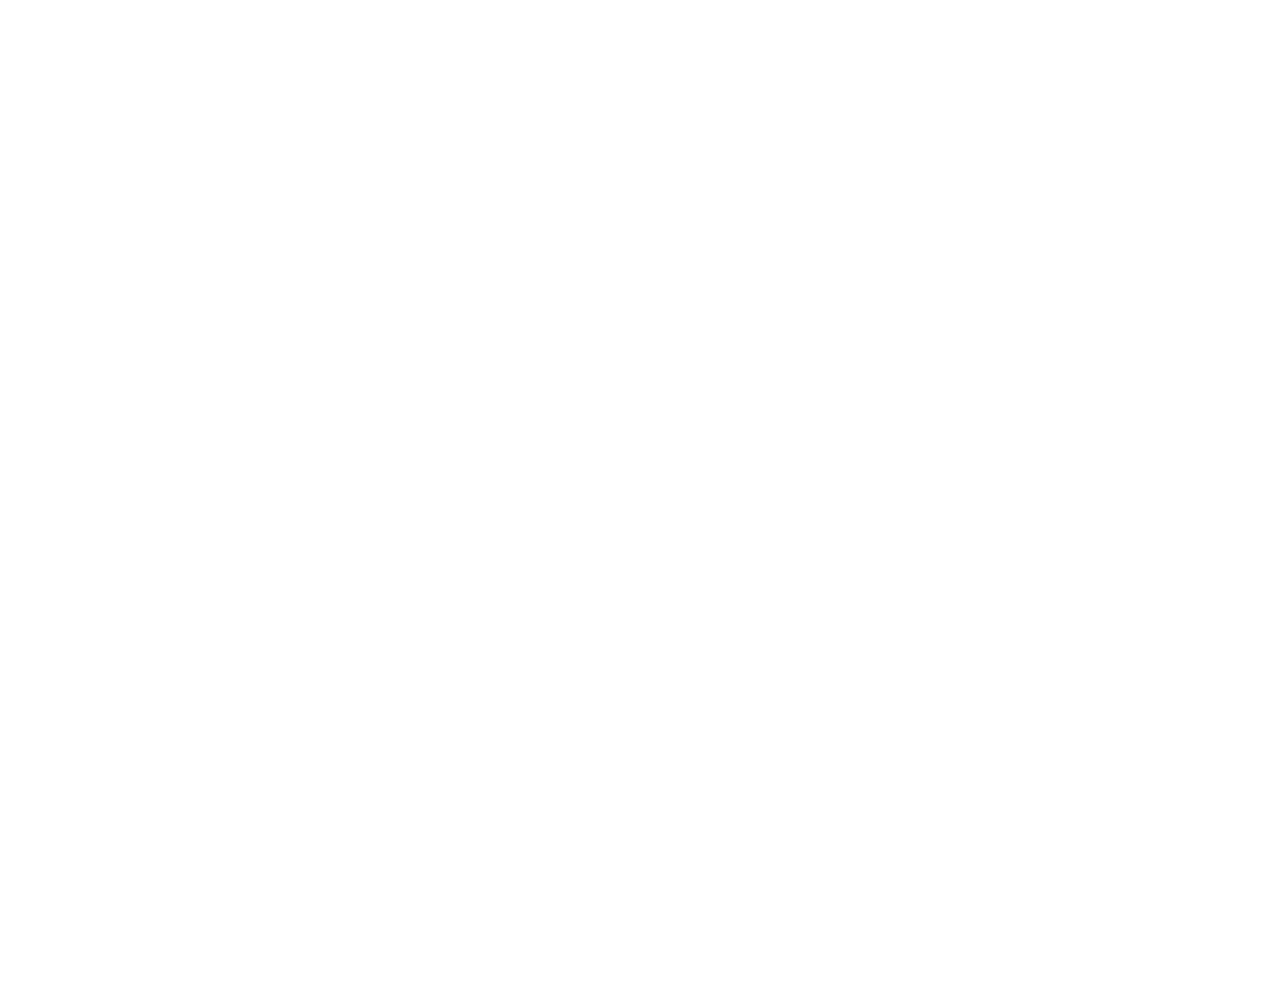
==== index.html @ d67c3abb "Add files via upload" ====
<!DOCTYPE html>
<html lang="en">

<head>
    <meta charset="UTF-8">
    <meta http-equiv="X-UA-Compatible" content="IE=edge,chrome=1">
    <meta name="renderer" content="webkit">
    <meta name="viewport" content="width=device-width,initial-scale=1.0,user-scalable=no">

    <script type="text/javascript" src="js/rem.js"></script>
    <link rel="stylesheet" href="css/style.css">
    <title>招投标数据分析可视化平台</title>
</head>

<body style="visibility: hidden;" link="white" alink="white" vlink="white">
    <div class="container-flex" tabindex="0" hidefocus="true">
        <div class="box-left">
            <div class="left-top">
                <div class="current-num">
                    <div>成交总量</div>
                    <p>153.89亿元</p>
                </div>
            </div>
            <div class="left-center">
                <div class="title-box">
                    <h6>各领域占比分析</h6>
                </div>
                <div class="chart-box pie-chart" style="">
                    <div id="pie_xingzhi" style="width:100%;"></div>
                    
                </div>
            </div>
            <div class="left-bottom" class="select">
                <div class="title-box">
                    <h6><a href="biaoge.html">前15名招标单位详细信息</a></h6>
                </div>
                <div class="chart-box">
<!--                    <table class="table3">-->
<!--                        <thead>-->
<!--                            <tr>-->
<!--                            </tr>-->
<!--                        </thead>-->
<!--                    </table>-->
<!--                    <img src="images/qian_15_company.png" alt="">-->
                    <table class="table3" style="font-size:1px;">
                    <thead>
                        <tr>
                            <th>招标单位</th>
                            <th>同比</th>
                            <th>重复中标单位</th>
                            <th>2021采购方式</th>
                            <th>……</th>
                        </tr>
                    </thead>
                    <tbody id="tList">
<!--<tr><td colspan="4"><p style="width:9.6rem;">暂无数据</p></td></tr>-->

                    <tr>
                       <td rowspan="3">山东科技大学</td>
                       <td rowspan="3">78.74%</td>
                       <td>青岛金港普纳建筑工程有限公司</td>
                       <td>竞争性磋商</td>
                       <td>……</td>
                    </tr>
                    <tr>
                       <td>青岛鲁芯仪器有限公司</td>
                       <td>竞争性磋商</td>
                       <td>……</td>
                    </tr>
                   <tr>
                       <td>青岛蓝海宏图建筑装饰有限公司</td>
                       <td>竞争性磋商</td>
                       <td>……</td>
                   </tr>
                    <tr>
                       <td rowspan="3">青岛大学</td>
                       <td rowspan="3">45.75%</td>
                       <td>青岛新文电子音像有限公司</td>
                       <td>公开招标</td>
                       <td>……</td>
                    </tr>
                    <tr>
                       <td>青岛鲁芯仪器有限公司</td>
                       <td>公开招标</td>
                       <td>……</td>
                    </tr>
                    <tr>
                       <td>……</td>
                       <td>……</td>
                       <td>……</td>
                    </tr>


                    </tbody>
                </table>

                </div>
            </div>
        </div>
        <div class="box-center">
            <div class="center-top">
                <h1>招投标数据分析可视化平台</h1>
            </div>
            <div class="center-center">
                <div class="weather-box">
                    <div class="data">
                        <p class="time" id="time">00:00:00</p>
                        <p id="date"></p>
                    </div>
                    <div class="weather">
                        <img id="weatherImg" src="images/weather/weather_img01.png" alt="">
                        <div id="weather">
                            <p class="active">多云</p>
                            <p>-1-12℃</p>
                            <p>曲阜市</p>
                        </div>
                    </div>
                </div>
                <img src="images/line_bg.png" alt="">
                <div class="select-box" style="height: 0.3rem;">
                    
                    <div data-type="2">
                        <div class="select" tabindex="0" hidefocus="true" >
                           <p style="color:#FFFF00;font-weight:bold;font-size:16px;">NO.1济南:74.85亿元</p>
                           <p style="color:#7FFF00;font-weight:bold;font-size:16px;">NO.2青岛:13.58亿元</p>
                           <p style="color:#7FFFD4;font-weight:bold;font-size:16px;">NO.3潍坊: 4.39亿元</p>
                        </div>
                        
                    </div>
                </div>
            </div>
            <div class="center-bottom">
                <div class="chart-box">
                    <div id="china_map" style="width:100%;height:95%;"></div>
                </div>
                
            </div>

        </div>
        <div class="box-right">
            <div class="right-top">
                <div class="title-box">
                    <h6 id="barTitle">采购方式数量占比分析</h6>
                    
                </div>
                <p class="unit">单位：件</p>
                <div class="chart-box">
                    <div id="pie_caigoufs" style="width:100%;height:100%;"></div>
                </div>
                
            </div>
            <div class="right-center">
                <div class="title-box">
                    <h6>山东省各月成交数量分析（万件）</h6>
                </div>
                <div class="chart-box pie-chart">
                    <div class='center-center'id="chengjiaoliang_data"style="width:90%;height:120px;margin-left:10px;"></div>
                </div>
            </div>
            
            
            <div class="right-bottom">
                <div class="title-box">
                	<p id="switchBtn"><span class="active" data-dataType="income">招投标各月成交金额走势分析（亿元）</span></p>
                    
                </div>
                <div id="zoushi" style="width:90%;height:160px;margin-left:10px;"></div>
                
            </div>
        </div>
    </div>
    
</body>
<script type="text/javascript" src="js/jquery-3.3.1.min.js"></script>
<script type="text/javascript" src="js/layer/layer.min.js"></script>
<script type="text/javascript" src="js/layer/laydate/laydate.js"></script>
<script type="text/javascript" src="js/echarts.min.js"></script>
<script type="text/javascript" src="js/china.js"></script>
<script type="text/javascript" src="js/infographic.js"></script>
<script type="text/javascript" src="js/macarons.js"></script>
<script type="text/javascript" src="js/shine.js"></script>
<script type="text/javascript" src="js/base.js"></script>

<script type="text/javascript">
    $('document').ready(function () {
        $("body").css('visibility', 'visible');
        var localData = [$('#teacher').val(), $('#start').val() + '/' + $('#end').val(), $('#leader').val()]
        localStorage.setItem("data", localData);
        
    })
</script>



</html>
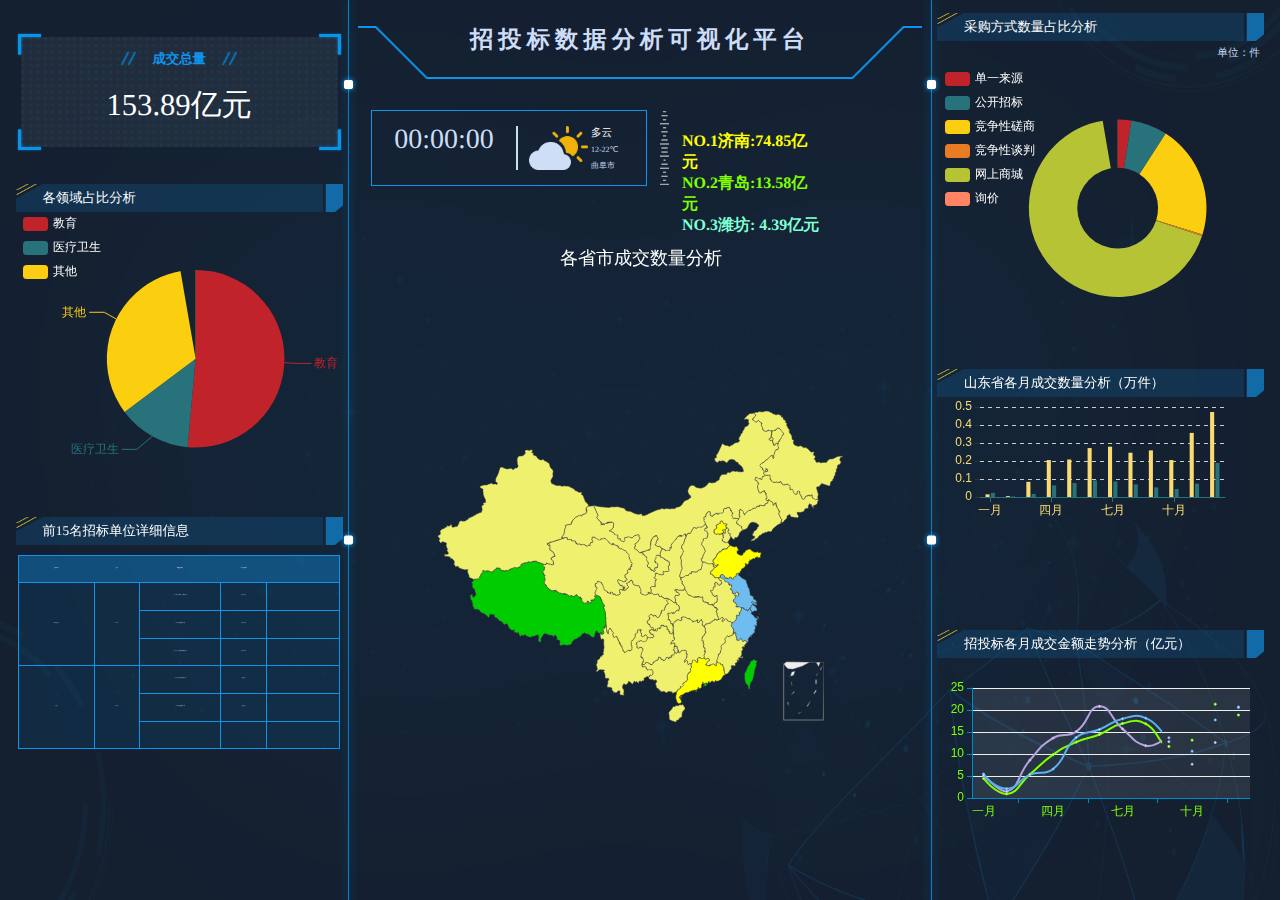
==== commit 7a43b0f7: "Update index.html" ====
--- a/index.html
+++ b/index.html
@@ -111,7 +111,7 @@
                         <img id="weatherImg" src="images/weather/weather_img01.png" alt="">
                         <div id="weather">
                             <p class="active">多云</p>
-                            <p>-1-12℃</p>
+                            <p>12-22℃</p>
                             <p>曲阜市</p>
                         </div>
                     </div>
@@ -192,4 +192,4 @@
 
 
 
-</html>+</html>
--- a/css/style.css
+++ b/css/style.css
@@ -0,0 +1,1539 @@
+/** 初始化 **/
+
+html,
+body {
+    width: 100%;
+    height: 100%;
+}
+
+body,
+div,
+dl,
+dt,
+dd,
+ul,
+ol,
+li,
+h1,
+h2,
+h3,
+h4,
+h5,
+h6,
+input,
+button,
+textarea,
+p,
+blockquote,
+th,
+td,
+form,
+pre {
+    margin: 0;
+    padding: 0;
+    -webkit-tap-highlight-color: rgba(0, 0, 0, 0);
+    color: #333;
+}
+
+body {
+    -webkit-font-feature-settings: 'kern' 1;
+    -moz-font-feature-settings: 'kern' 1;
+    -o-font-feature-settings: 'kern' 1;
+    text-rendering: geometricPrecision;
+    font-family: "Microsoft YaHei";
+}
+
+a:active,
+a:hover {
+    outline: 0
+}
+
+img {
+    display: inline-block;
+    border: none;
+    vertical-align: middle;
+}
+
+li {
+    list-style: none;
+}
+
+table {
+    border-collapse: collapse;
+    border-spacing: 0;
+}
+
+td
+{
+ white-space: nowrap;
+}
+
+h1,
+h2,
+h3 {
+    font-size: 14px;
+    font-weight: 400;
+}
+
+h4,
+h5,
+h6 {
+    font-size: 100%;
+    font-weight: 400;
+}
+
+button,
+input,
+select,
+textarea {
+    font-size: 100%;
+}
+
+input,
+button,
+textarea,
+select,
+optgroup,
+option {
+    font-family: inherit;
+    font-size: inherit;
+    font-style: inherit;
+    font-weight: inherit;
+    outline: 0;
+}
+
+pre {
+    white-space: pre-wrap;
+    white-space: -moz-pre-wrap;
+    white-space: -pre-wrap;
+    white-space: -o-pre-wrap;
+    word-wrap: break-word;
+}
+
+
+a{
+		text-decoration:none;
+}
+
+/** 滚动条 **/
+
+::-webkit-scrollbar {
+    width: 5px;
+    height: 10px;
+}
+
+::-webkit-scrollbar-button:vertical {
+    display: none;
+}
+
+::-webkit-scrollbar-track,
+::-webkit-scrollbar-corner {
+    background-color: rgba(14, 148, 234, 0.2);
+}
+
+::-webkit-scrollbar-thumb {
+    border-radius: 0;
+    background-color: rgba(0, 0, 0, .3);
+}
+
+::-webkit-scrollbar-thumb:vertical:hover {
+    background-color: rgba(0, 0, 0, .35);
+}
+
+::-webkit-scrollbar-thumb:vertical:active {
+    background-color: rgba(0, 0, 0, .38);
+}
+
+
+/*下拉框*/
+
+.select {
+    width: 2.1rem;
+    height: 0.8rem;
+    position: relative;
+    font-size: 0.18rem;
+    color: #cdddf7;
+    outline: none;
+}
+.select p{}
+.select-div {
+    box-sizing: border-box;
+    width: 1.6rem;
+    height: 0.4rem;
+    line-height: 0.4rem;
+    border: 1px solid #0E94EA;
+    background: url(../images/arrow.png) 95% center no-repeat;
+    padding-left: 10px;
+    cursor: default;
+    position: absolute;
+    top: 0;
+    left: 0;
+    color: #cdddf7;
+}
+
+.select-ul {
+    position: absolute;
+    width: 1.6rem;
+    top: 0.5rem;
+    left: 0;
+    z-index: 10;
+    display: none;
+}
+
+.select-ul.company {
+    height: 1.2rem;
+    overflow-y: auto;
+}
+
+.select-ul>li {
+    height: 0.4rem;
+    line-height: 0.4rem;
+    padding-left: 10px;
+    box-sizing: border-box;
+    background-color: rgba(14, 148, 234, 0.2);
+    cursor: default;
+    color: #cdddf7;
+}
+
+.select-ul>li.active,
+.select-ul>li:hover {
+    color: white;
+    background: #0e94eb;
+}
+
+.select-ul>li {
+    width: 1.6rem;
+}
+
+.data-box {
+    width: 4.9rem;
+    position: absolute;
+    margin: auto;
+    top: 0.42rem;
+    bottom: 0;
+    left: 0;
+    right: 0;
+}
+
+.chart-box {
+    position: absolute;
+    top: 0.42rem;
+    bottom: 0;
+    width: 90%;
+    margin: auto;
+    left: 0;
+    right: 0;
+    height: auto;
+}
+
+.container-flex {
+    width: 100%;
+    height: 100%;
+    background: url(../images/index_bg.png) left top no-repeat;
+    background-size: 100% 100%;
+    display: flex;
+    flex-flow: row nowrap;
+    justify-content: center;
+    outline: none;
+}
+
+.box-left {
+    width: 28%;
+    height: 100%;
+    background: url(../images/line_img.png) top right repeat-y;
+}
+
+.left-top {
+    width: 100%;
+    height: 20.4%;
+    position: relative;
+}
+
+.left-top>.current-num {
+    width: 4.9rem;
+    height: 1.8rem;
+    position: absolute;
+    margin: auto;
+    top: 0;
+    left: 0;
+    bottom: 0;
+    right: 0;
+    background: url(../images/border_bg01.png) top left no-repeat;
+    background-size: 100% 100%;
+}
+
+.current-num>div {
+    width: 100%;
+    height: 0.8rem;
+    line-height: 0.8rem;
+    text-align: center;
+    background: url(../images/title_bg01.png) center center no-repeat;
+    font-size: 0.2rem;
+    color: #0e94ea;
+    background-size: 1.8rem 0.25rem;
+    font-weight: 900;
+}
+
+.current-num>p {
+    font-size: 0.46rem;
+    text-align: center;
+    color: white;
+}
+
+.left-center {
+    width: 100%;
+    height: 37%;
+    position: relative;
+}
+
+.pie-chart>div {
+    float: left;
+    width: 50%;
+    height: 100%;
+    position: relative;
+}
+
+.pie-data {
+    height: 2.25rem;
+    position: absolute;
+    margin: auto;
+    top: 0;
+    left: 0;
+    width: 100%;
+    bottom: 0;
+    display: flex;
+    align-items: center;
+    flex-flow: row wrap;
+    overflow-y: auto;
+    padding-right: 5px;
+}
+
+.pie-data p {
+    width: 100%;
+    height: 0.45rem;
+    line-height: 0.45rem;
+    font-size: 0.2rem;
+    color: #cdddf7;
+    display: flex;
+    flex-flow: row nowrap;
+    justify-content: space-around;
+    cursor: default;
+}
+
+.pie-data p>span {
+    width: 0;
+    flex-grow: 1;
+    margin: 0 5px;
+    text-align: left;
+    overflow: hidden;
+    text-overflow: ellipsis;
+    white-space: nowrap;
+}
+
+.pie-data p>.pie-number {
+    flex-grow: 2;
+}
+
+.legend {
+    display: inline-block;
+    width: 0.2rem;
+    height: 0.16rem;
+    line-height: 0.2rem;
+    border-radius: 2px;
+    background: white;
+}
+
+.left-bottom {
+    width: 100%;
+    height: 42.6%;
+    position: relative;
+}
+
+.filter-con {
+    width: 100%;
+    height: 0.4rem;
+    position: absolute;
+    float: left;
+    top: 10px;
+    left: 0;
+    display: none;
+    flex-flow: row nowrap;
+    justify-content: space-between;
+    /*    visibility: hidden;*/
+    z-index: 999;
+}
+
+.pop-filter {
+    width: 5.2rem;
+    top: 1.1rem;
+    left: 0.5rem;
+}
+
+.pop-filters {
+    width: 5.2rem;
+    top: 1.1rem;
+    left: 0.5rem;
+}
+
+.gd-map {
+    width: 100%;
+    height: 90%;
+}
+
+.box-center {
+    width: 44%;
+    height: 100%;
+    /*    background: green;*/
+}
+
+.center-top {
+    width: 100%;
+    height: 8.8%;
+    position: relative;
+    top: 0;
+    left: 0;
+    background: url(../images/title_border.png) bottom center no-repeat;
+    display: flex;
+    justify-content: center;
+    align-items: center;
+}
+
+.center-top>h1 {
+    color: #cdddf7;
+    font-size: 0.35rem;
+    font-weight: 900;
+    letter-spacing: 5px;
+}
+
+.center-center {
+    width: 100%;
+    height: 15.3%;
+    display: flex;
+    flex-flow: row nowrap;
+    justify-content: center;
+    align-items: center;
+}
+
+.weather-box {
+    width: 4.1rem;
+    height: 1.1rem;
+    border: 1px solid #0E94EA;
+    display: flex;
+    flex-flow: row nowrap;
+    justify-content: space-around;
+    align-items: center;
+}
+
+.weather-box>.data {
+    width: 2.19rem;
+    height: 0.65rem;
+    border-right: 2px solid #cdddf7;
+}
+
+.data>p {
+    font-size: 0.16rem;
+    margin: 0 5px;
+    color: #cdddf7;
+    text-align: center;
+    margin: 0;
+}
+
+.data>p>span {
+    margin: 0 5px;
+}
+
+.data>p.time {
+    font-size: 0.42rem;
+    height: 0.42rem;
+    line-height: 0.42rem;
+}
+
+.weather-box>.weather {
+    width: 1.8rem;
+    height: 0.65rem;
+    display: flex;
+    flex-flow: row nowrap;
+    justify-content: space-around;
+    align-items: center;
+    margin-left: 10px;
+}
+
+.weather>img {
+    height: 100%;
+}
+
+.weather>div {
+    width: 0.8rem;
+    height: 100%;
+}
+
+.weather>div>p {
+    font-size: 0.12rem;
+    color: #cdddf7;
+    overflow: hidden;
+    text-overflow: ellipsis;
+    white-space: nowrap;
+    height: 0.24rem;
+    line-height: 0.24rem;
+}
+
+.weather>div>p.active {
+    color: white;
+    font-size: 0.16rem;
+}
+
+.select-box {
+    width: 3.4rem;
+    height: 1.1rem;
+    box-sizing: border-box;
+    position: relative;
+   
+}
+
+.adddiv{
+	width:100px;
+    height:100px;
+    background: red;
+}
+.select-pop {
+    width: 1.6rem;
+}
+
+.select-box>ul,
+.select-pop>ul {
+    width: 1.6rem;
+    height: 0.4rem;
+    font-size: 0.18rem;
+    overflow: hidden;
+    border: 1px solid #0E94EA;
+    position: absolute;
+    top: 0;
+    left: 0;
+}
+
+.select-box>ul>li,
+.select-pop>ul>li {
+    width: 0.8rem;
+    height: 0.4rem;
+    line-height: 0.4rem;
+    text-align: center;
+    float: left;
+    color: #cdddf7;
+    cursor: pointer;
+}
+
+.select-box>ul>li.active,
+.select-pop>ul>li.active {
+    background: #0e94eb;
+    color: white;
+}
+
+.select-box>div {
+    width: 100%;
+    height: 0.4rem;
+    position: absolute;
+    bottom: 0;
+    left: 0;
+    display: flex;
+    flex-flow: row nowrap;
+    justify-content: space-between;
+}
+
+.center-center>img {
+    width: 0.13rem;
+    height: 1.1rem;
+    margin: 0 0.2rem;
+}
+
+.center-bottom {
+    width: 100%;
+    height: 75.9%;
+    position: relative;
+}
+
+.center-bottom>.city-data {
+    width: 8.05rem;
+    height: 100%;
+    margin: auto;
+    position: absolute;
+}
+
+.city-box {
+    width: 1.8rem;
+    /*    height: 1.9rem;*/
+    border: 1px solid #0e94ea;
+    position: absolute;
+    top: 0;
+    left: 0;
+}
+
+.city-box>p {
+    height: 0.4rem;
+    line-height: 0.4rem;
+    text-align: center;
+    border-bottom: 1px solid #0e94ea;
+    font-size: 0.18rem;
+    color: #cdddf7;
+    box-sizing: border-box;
+}
+
+.city-box>p>span {
+    color: #d09d26;
+}
+
+.city-btn {
+    width: 100%;
+    /*    height: 0.5rem;*/
+    display: flex;
+    flex-flow: row wrap;
+    align-items: center;
+    justify-content: space-around;
+    overflow: hidden;
+}
+
+.city-btn>li,
+.city-div>li {
+    font-size: 0.14rem;
+    height: 0.2rem;
+    line-height: 0.2rem;
+    float: left;
+    color: white;
+    margin: 0.02rem 0;
+    padding: 0 0.03rem;
+    cursor: pointer;
+}
+
+.city-btn>li.active,
+.city-btn>li:hover,
+.city-div>li.active,
+.city-div>li:hover {
+    background: #0e94ea;
+}
+
+.city-div {
+    width: 100%;
+    height: 1rem;
+    display: flex;
+    flex-flow: row wrap;
+    /*    align-items: center;*/
+    justify-content: flex-start;
+    overflow-y: auto;
+}
+
+.city-div>li {
+    padding: 0 0.05rem;
+    text-align: center;
+}
+
+.ranking-box {
+    width: 2.5rem;
+    border: 1px solid #0e94ea;
+    position: absolute;
+    left: 0;
+    bottom: 20px;
+    background-color: rgba(14, 148, 235, 0.102);
+}
+
+.ranking-box>li {
+    width: 100%;
+    height: 0.3rem;
+    line-height: 0.3rem;
+    display: flex;
+    flex-flow: row nowrap;
+    justify-content: space-around;
+    font-size: 0.18rem;
+    color: rgba(255, 255, 255, .7);
+}
+
+.ranking-box>li>span {
+    width: 0;
+    flex-grow: 1;
+    text-align: center;
+}
+
+.ranking-box>li>p {
+    width: 0;
+    flex-grow: 2;
+    color: rgba(255, 255, 255, .7);
+    text-align: center;
+    overflow: hidden;
+    text-overflow: ellipsis;
+    white-space: nowrap;
+}
+
+.ranking-box>li:nth-child(2n+1) {
+    background: rgba(14, 148, 235, 0.102);
+}
+
+.ranking-box>li:first-child {
+    height: 0.4rem;
+    line-height: 0.4rem;
+    font-size: 0.2rem;
+    background: rgba(14, 148, 235, 0.8);
+}
+
+.ranking-box>li:first-child>p {
+    color: white;
+}
+
+.box-right {
+    width: 28%;
+    height: 100%;
+    background: url(../images/line_img.png) top left repeat-y;
+}
+
+.right-top {
+    width: 100%;
+    height: 41%;
+    box-sizing: border-box;
+    padding-top: 0.2rem;
+    position: relative;
+}
+
+.right-top>.data-box,
+.right-top>.chart-box {
+    top: 1rem;
+}
+
+.table1 {
+    font-size: 0.16rem;
+    border: 1px solid #0e94ea;
+    border-top: none;
+    border-right: none;
+    margin: auto;
+}
+
+.table1 tr {
+    border-top: 1px solid #0e94ea;
+    background: rgba(14, 148, 234, 0.1);
+}
+
+.table1 tr.bg-color {
+    background: rgba(14, 148, 234, 0.2);
+}
+
+.table1 tr td {
+    border-right: 1px solid #0e94ea;
+    height: 0.4rem;
+    line-height: 0.4rem;
+    color: #cdddf7;
+    text-align: center;
+}
+
+.table1 tr td.data-table {
+    color: #fff;
+}
+
+.table1 tr td:nth-child(2n+1) {
+    width: 1rem;
+}
+
+.table1 tr td:nth-child(2n) {
+    width: 1.4rem;
+}
+
+.table2 {
+    font-size: 0.16rem;
+    border: 1px solid #0e94ea;
+    border-top: none;
+    border-right: none;
+    margin: auto;
+}
+
+.table2 tr {
+    border-top: 1px solid #0e94ea;
+    background: rgba(14, 148, 234, 0.1);
+}
+
+.table2 tr.bg-color {
+    background: rgba(14, 148, 234, 0.2);
+}
+
+.table2 tr td {
+    border-right: 1px solid #0e94ea;
+    height: 0.6rem;
+    line-height: 0.6rem;
+    color: #cdddf7;
+    text-align: center;
+}
+
+.table2tr td.data-table {
+    color: #fff;
+}
+
+.table2 tr td:nth-child(2n+1) {
+    width: 1.8rem;
+}
+
+.table2 tr td:nth-child(2n) {
+    width: 2.5rem;
+}
+
+.right-center {
+    width: 100%;
+    height: 29%;
+    position: relative;
+}
+
+.time-box {
+    width: 3.9rem;
+    height: 0.4rem;
+    position: absolute;
+    top: 5px;
+    right: 0;
+    overflow: hidden;
+    z-index: 10;
+    display: none;
+}
+
+.time-div {
+    float: left;
+    width: 1.8rem;
+    height: 0.4rem;
+    position: relative;
+}
+
+.time-div.end {
+    float: right;
+}
+
+.time-div>img {
+    width: 0.2rem;
+    height: 0.2rem;
+    margin: auto;
+    position: absolute;
+    top: 0;
+    bottom: 0;
+    right: 0.1rem;
+}
+
+.time-input {
+    width: 1.8rem;
+    height: 0.4rem;
+    box-sizing: border-box;
+    border: 1px solid #0E94EA;
+    font-size: 0.16rem;
+    background: rgba(14, 148, 234, 0.2);
+    position: absolute;
+    top: 0;
+    left: 0;
+    color: #cdddf7;
+    padding-left: 10px;
+}
+
+.data-box>.data-number {
+    width: 4.9rem;
+    height: 2.3rem;
+    position: absolute;
+    margin: auto;
+    top: 0;
+    left: 0;
+    right: 0;
+    bottom: 0;
+    background: url(../images/bg_img03.png) top left no-repeat;
+    background-size: 100% 100%;
+    color: #cdddf7;
+    font-size: 0.4rem;
+    line-height: 2.3rem;
+    text-align: center;
+}
+
+.right-bottom {
+    width: 100%;
+    height: 30%;
+    position: relative;
+}
+
+.data-box>.settings-box {
+    box-sizing: border-box;
+    width: 4.9rem;
+    height: 2.38rem;
+    position: absolute;
+    margin: auto;
+    top: 0;
+    left: 0;
+    right: 0;
+    bottom: 0;
+    background-color: rgba(14, 148, 234, 0.2);
+    border: 1px solid #0E94EA;
+    color: white;
+    font-size: 0.18rem;
+    overflow: hidden;
+}
+
+.settings-box>p {
+    color: #cdddf7;
+    margin-bottom: 0.46rem;
+    padding-left: 0.4rem;
+    height: 0.22rem;
+    line-height: 0.22rem;
+}
+
+.settings-box>p:first-child {
+    padding-top: 0.46rem;
+}
+
+.settings-box>div {
+    display: flex;
+    flex-flow: row nowrap;
+    align-items: center;
+    justify-content: center;
+    padding-top: 0.2rem;
+}
+
+.settings-box>div>p {
+    width: 2.9rem;
+    font-size: 0.14rem;
+    padding: 0;
+    color: #cdddf7;
+}
+
+.settings-box>p>img {
+    width: 0.2rem;
+    height: 0.22rem;
+    margin-right: 5px;
+}
+
+.settings-box>p>span,
+.settings-box>div>p>span {
+    color: white;
+    margin: 0 0.15rem;
+}
+
+.settings-box>div>img {
+    height: 0.2rem;
+    margin: 0 0.05rem;
+}
+
+.config {
+    text-decoration: underline;
+    cursor: pointer;
+}
+
+.settings-box>form label {
+    color: #cdddf7;
+    margin-right: 10px;
+}
+
+.four-f {
+    letter-spacing: 0.045rem;
+}
+
+.settings-box>form input {
+    width: 1.2rem;
+    height: 0.4rem;
+    border: 1px solid #0E94EA;
+    background: rgba(14, 148, 235, 0.2);
+    color: white;
+    padding-left: 0.1rem;
+}
+
+.settings-box>form>div {
+    width: 94%;
+    margin: auto;
+}
+
+.set-ter {
+    height: 0.64rem;
+    line-height: 0.64rem;
+}
+
+.set-time {
+    height: 0.4rem;
+    width: 3.56rem;
+    padding-left: 1.2rem;
+}
+
+.set-time>.time-div,
+.set-time>.time-div>input {
+    width: 1.6rem;
+}
+
+.end-1 {
+    margin-left: 0.1rem;
+}
+
+.set-peo {
+    height: 0.70rem;
+    line-height: 0.7rem;
+}
+
+.settings-box>.set-btn {
+    height: 0.64rem;
+    line-height: 0.64rem;
+    text-align: center;
+    padding-top: 0;
+}
+
+.set-btn>button {
+    width: 0.9rem;
+    height: 0.4rem;
+    border: 1px solid #0E94EA;
+    background: rgba(14, 148, 235, 0.2);
+    color: white;
+    margin: 0 5px;
+    cursor: pointer;
+}
+
+.settings-box>.close-icon {
+    display: block;
+    width: 0.16rem;
+    height: 0.16rem;
+    position: absolute;
+    top: 5px;
+    right: 5px;
+    background: url(../images/close_icon.png) top left no-repeat;
+    background-size: 100% 100%;
+    cursor: pointer;
+}
+
+.settings-box>.kf {
+    padding-top: 0.8rem;
+    line-height: 0.3rem;
+}
+
+.title-box {
+    width: 4.9rem;
+    height: 0.42rem;
+    background: url(../images/box_title.png) top left no-repeat;
+    background-size: 100% 100%;
+    margin: auto;
+    display: flex;
+    flex-flow: row nowrap;
+    align-items: center;
+    position: relative;
+}
+
+.title-box>h6,
+.title-box>p {
+    font-size: 0.2rem;
+    color: white;
+    height: 0.42rem;
+    line-height: 0.42rem;
+    margin-left: 0.4rem;
+}
+
+.title-box>p>span {
+    cursor: pointer;
+    color: rgba(255, 255, 255, .6);
+}
+
+.title-box>p>span.active {
+    color: rgba(255, 255, 255, 1);
+}
+
+.line-img {
+    width: 1px;
+    height: 0.2rem;
+    margin: 0 10px;
+}
+
+.title-box>.line-img {
+    position: absolute;
+    right: 1.3rem;
+}
+
+.title-box>button {
+    font-size: 0.18rem;
+    border: none;
+    background: transparent;
+    color: #cdddf7;
+    height: 0.42rem;
+    position: absolute;
+    right: 0.6rem;
+    display: flex;
+    flex-flow: row nowrap;
+    align-items: center;
+    cursor: pointer;
+}
+
+.title-box>button:hover {
+    color: white;
+}
+
+.title-box>button>img {
+    width: 0.2rem;
+    height: 0.2rem;
+    margin-right: 5px;
+}
+
+.unit {
+    font-size: 0.16rem;
+    height: 0.4rem;
+    color: #cdddf7;
+    text-align: right;
+    padding-right: 0.3rem;
+    line-height: 0.4rem;
+}
+
+.container {
+    width: 100%;
+    height: 100%;
+    background: rgba(0, 0, 0, .7);
+    position: absolute;
+    top: 0;
+    left: 0;
+    display: flex;
+    visibility: hidden;
+    justify-content: center;
+    align-items: center;
+}
+
+.pop-up {
+    width: 70%;
+    height: 80%;
+    background: url(../images/popUP_bg.png) top left no-repeat;
+    background-size: 100% 100%;
+    position: absolute;
+    padding: 0.2rem 0.5rem;
+    visibility: hidden;
+}
+
+.pop-up .title {
+    width: 100%;
+    height: 0.9rem;
+    line-height: 0.9rem;
+    font-size: 0.3rem;
+    color: white;
+    padding-left: 0.2rem;
+    background: url(../images/title_line.png) center left no-repeat;
+}
+
+.pop-up .pie-chart {
+    width: 76%;
+    height: 80%;
+}
+
+.pop-up .pie-data {
+    width: 80%;
+}
+
+.pop-chart {
+    width: 80%;
+    top: 1.5rem;
+    left: 2.3rem;
+    bottom: 0.5rem;
+}
+
+.pop-charts {
+    width: 60%;
+    top: 0.45rem;
+    left: 2.3rem;
+    bottom: 0.5rem;
+}
+
+.pop-up .pie-data p {
+    height: 0.6rem;
+    line-height: 0.6rem;
+    font-size: 0.28rem;
+}
+
+.pop-up .pie-data .legend {
+    width: 0.38rem;
+    height: 0.28rem;
+    vertical-align: middle;
+}
+
+.close-pop {
+    display: inline-block;
+    position: absolute;
+    top: 0.3rem;
+    right: 0.5rem;
+    width: 13px;
+    height: 0.9rem;
+    background: url(../images/close.png) center left no-repeat;
+    background-size: 13px 13px;
+    cursor: pointer;
+    z-index: 99;
+}
+
+.pop-data {
+    width: 2rem;
+    position: absolute;
+    top: 2.25rem;
+    bottom: 0.5rem;
+    left: 0.5rem;
+}
+
+.cont-div {
+    width: 100%;
+    height: 100%;
+    position: absolute;
+    top: 0;
+    left: 0;
+    padding: 0.2rem 0.5rem;
+    visibility: hidden;
+}
+
+.pop-data-box {
+    width: 60%;
+    height: 50%;
+    background: url(../images/bg_img04.png) top left no-repeat;
+    background-size: 100% 100%;
+    position: absolute;
+    margin: 0 auto;
+    bottom: 20%;
+    left: 0;
+    right: 0;
+    display: flex;
+    justify-content: center;
+    align-items: center;
+    color: #cdddf7;
+    font-size: 0.88rem;
+}
+
+.pop-data-box p {
+    color: #cdddf7;
+}
+
+.btn-class {
+    height: 0.4rem;
+    padding: 0 15px;
+    border: 1px solid #0E94EA;
+    font-size: 0.18rem;
+    background: transparent;
+    color: #cdddf7;
+    position: absolute;
+    top: 1.7rem;
+    left: 0.5rem;
+    display: flex;
+    flex-flow: row nowrap;
+    justify-content: center;
+    align-items: center;
+    cursor: pointer;
+}
+
+.btn-class>img {
+    width: 0.18rem;
+    height: 0.18rem;
+}
+
+.enlarge-btn {
+    width: 0.36rem;
+    height: 0.36rem;
+    background: url(../images/menu_btn.png) top left no-repeat;
+    background-size: 100% 100%;
+    float: left;
+    border: none;
+    cursor: pointer;
+}
+
+.enlarge-btn:hover,
+.enlarge-btn.active {
+    background: url(../images/menu_on.png) top left no-repeat;
+    background-size: 100% 100%;
+}
+
+.enlarge-box {
+    height: 0.36rem;
+    position: absolute;
+    bottom: 20px;
+    left: 3rem;
+    overflow: hidden;
+}
+
+.modal-btn {
+    float: left;
+    display: none;
+}
+
+.modal-btn>li {
+    float: left;
+    width: 0.36rem;
+    height: 0.36rem;
+    line-height: 0.36rem;
+    box-sizing: border-box;
+    border: 1px solid #0E94EA;
+    border-left: none;
+    color: #cdddf7;
+    font-size: 0.18rem;
+    text-align: center;
+    cursor: default;
+    position: relative;
+}
+
+.modal-btn>li>div {
+    position: absolute;
+    top: 0;
+    left: 0;
+    width: 0.36rem;
+    height: 0.36rem;
+    background: url(../images/fangda.png) top left no-repeat;
+    background-size: 100% 100%;
+    display: none;
+}
+
+.modal-btn>li:hover>div {
+    display: block;
+}
+
+.pop-time .time-box {
+    top: 1.28rem;
+    left: -3rem;
+}
+
+
+.set-div {
+    width: 9.8rem;
+    height: 88%;
+    margin: 0 auto;
+    overflow: hidden;
+    overflow-y: auto;
+    font-size: 0.18rem;
+}
+
+.four-f {
+    letter-spacing: 0.045rem;
+}
+
+.set-box {
+    height: 0.63rem;
+    display: flex;
+    flex-flow: row nowrap;
+    align-items: center;
+}
+
+.set-box>label {
+    color: #cdddf7;
+    margin-right: 10px;
+    float: left;
+}
+
+.set-box>input,
+.pages-div>input {
+    width: 0.8rem;
+    height: 0.4rem;
+    border: 1px solid #0E94EA;
+    background: rgba(14, 148, 235, 0.2);
+    color: white;
+    padding-left: 0.1rem;
+}
+
+.set-box>.input-edit {
+    width: 4.3rem;
+}
+
+.pages-div>input {
+    background: transparent;
+    margin: 0 0.2rem;
+}
+
+.set-box>input:nth-child(2n+1) {
+    margin: 0 0.07rem;
+}
+
+.set-box>button,
+.pages-div>button {
+    width: 0.36rem;
+    height: 0.36rem;
+    line-height: 0.38rem;
+    text-align: center;
+    background-color: transparent;
+    border: 1px solid #0E94EA;
+    color: white;
+    padding-left: 0.1rem;
+    cursor: pointer;
+}
+
+.plus {
+    margin: 0 0.07rem;
+    background: url(../images/plus.png) center center no-repeat;
+    background-size: 0.18rem;
+}
+
+.mineus {
+    background: url(../images/jian.png) center center no-repeat;
+    background-size: 0.18rem;
+    margin-left: 0.1rem;
+}
+
+.set-box>.add-btn {
+    width: 1rem;
+    margin-left: 0.4rem;
+    height: 0.4rem;
+    display: flex;
+    flex-flow: row nowrap;
+    align-items: center;
+    justify-content: center;
+}
+
+.add-btn>img {
+    width: 0.18rem;
+}
+
+.table3 {
+    font-size: 0.16rem;
+    border: 1px solid #0e94ea;
+    border-top: none;
+    margin: 10px auto;
+}
+
+.table3 tr {
+    border-top: 1px solid #0e94ea;
+    background: rgba(14, 148, 234, 0.1);
+}
+
+.table3 thead tr {
+    background: rgba(14, 148, 234, 0.4);
+}
+
+.table3 tr.bg-color {
+    background: rgba(14, 148, 234, 0.2);
+}
+
+.table3 tr td:nth-child(2n+1),
+.table3 tr td:nth-child(2n+1)>p {
+    width: 3rem;
+}
+
+.table3 tr td:nth-child(2n),
+.table3 tr td:nth-child(2n)>p {
+    width: 1.8rem;
+}
+
+.table3 tr td,
+.table3 tr th {
+    border-right: 1px solid #0e94ea;
+    height: 0.4rem;
+    line-height: 0.4rem;
+    color: #cdddf7;
+    text-align: center;
+}
+
+.table3 tr td p {
+    overflow: hidden;
+    text-overflow: ellipsis;
+    white-space: nowrap;
+    color: #cdddf7;
+}
+
+.table3 thead tr th {
+    border-right: none;
+}
+
+.pages-div {
+    height: 0.63rem;
+    display: flex;
+    flex-flow: row nowrap;
+    justify-content: center;
+    align-items: center;
+}
+
+.prev {
+    background: url(../images/prev.png) center center no-repeat;
+    background-size: 0.12rem;
+}
+
+.next {
+    background: url(../images/next.png) center center no-repeat;
+    background-size: 0.12rem;
+}
+
+.pages-div p {
+    color: white;
+    margin: 0 0.1rem;
+}
+
+.pages-div>.skip {
+    width: 0.7rem;
+    height: 0.4rem;
+    line-height: 0.4rem;
+}
+
+@media screen and (max-height: 670px) {
+    .right-top {
+        height: 47%;
+    }
+    .right-center {
+        height: 23%;
+    }
+    .data-box>.data-number {
+        height: 1.65rem;
+        line-height: 1.65rem;
+    }
+    .data-box>.settings-box {
+        height: 2rem;
+    }
+}
+
+.edit-div {
+    width: 6.5rem;
+    height: 2.9rem;
+    font-size: 0.18rem;
+    position: absolute;
+    margin: auto;
+    top: 0;
+    left: 0;
+    right: 0;
+    bottom: 0;
+    padding: 0 0.4rem;
+    border: 1px solid #0e94eb;
+    background-color: rgb(20, 32, 48);
+    box-shadow: 0 0 10px #cdddf7;
+    box-sizing: border-box;
+}
+
+.edit-div h4 {
+    font-size: 0.2rem;
+    color: white;
+    height: 0.65rem;
+    line-height: 0.65rem;
+}
+
+.edit-box {
+    justify-content: flex-end;
+}
+
+.edit-box>button {
+    width: 0.92rem;
+    height: 0.4rem;
+    line-height: 0.4rem;
+    margin: 0 0.17rem;
+}
+
+.table3 tr td p.edit {
+    color: #0e94eb;
+    cursor: pointer;
+}
+
+.table3 tr td p.edit:hover,
+.table3 tr td p.edit.active {
+    color: #d09d26;
+}
+
+.tishi {
+    position: absolute;
+    margin: auto;
+    top: 0.4rem;
+    left: 0;
+    right: 0;
+    width: 4.8rem;
+    text-align: center;
+    height: 0.4rem;
+    line-height: 0.4rem;
+    border: 1px solid #d09d26;
+    background: rgba(239, 176, 19, 0.2);
+    font-size: 0.16rem;
+    color: white;
+    display: none;
+}
+
+@media screen and (max-height: 610px) {
+    .right-top {
+        height: 49%
+    }
+    .right-center {
+        height: 21%;
+    }
+    .data-box>.data-number {
+        height: 1.4rem;
+        line-height: 1.4rem;
+    }
+    .data-box>.settings-box {
+        height: 1.6rem;
+    }
+    .pop-data .ranking-box {
+        height: 1.9rem;
+        overflow-y: auto;
+    }
+}